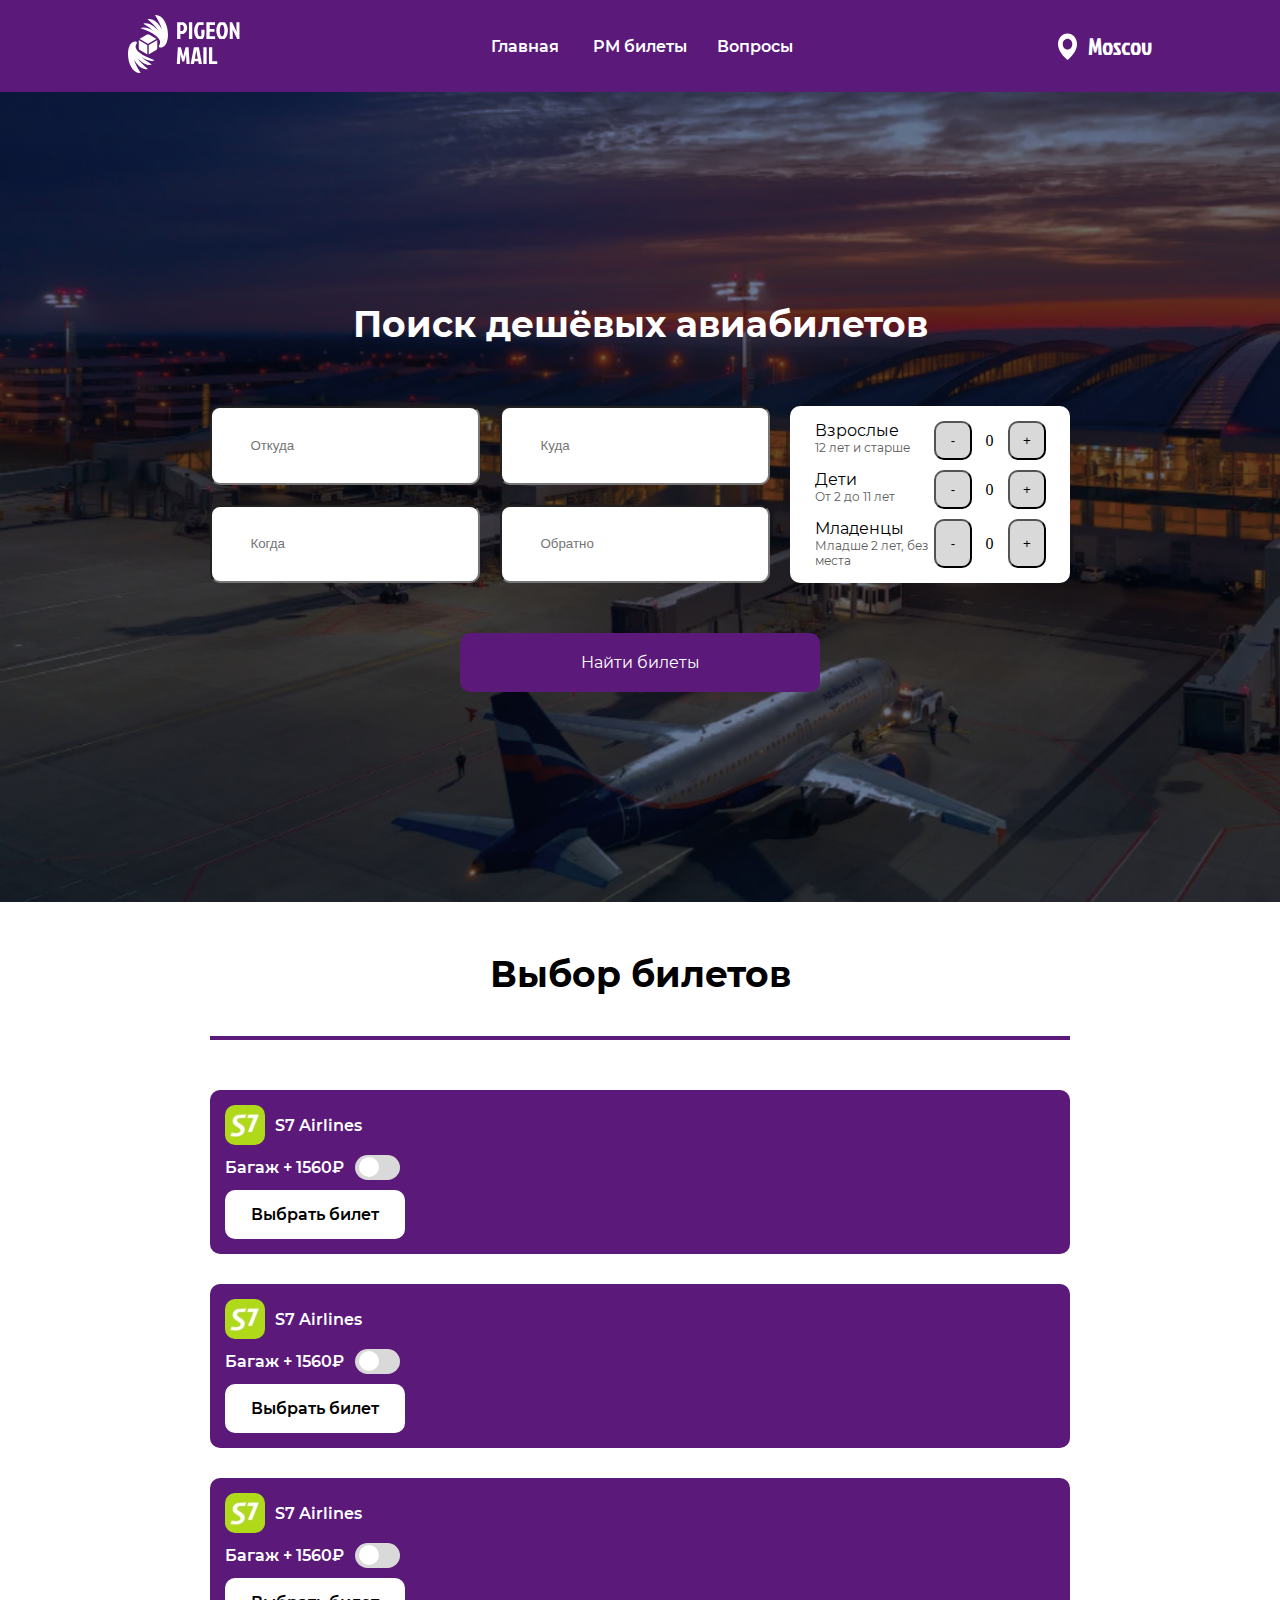
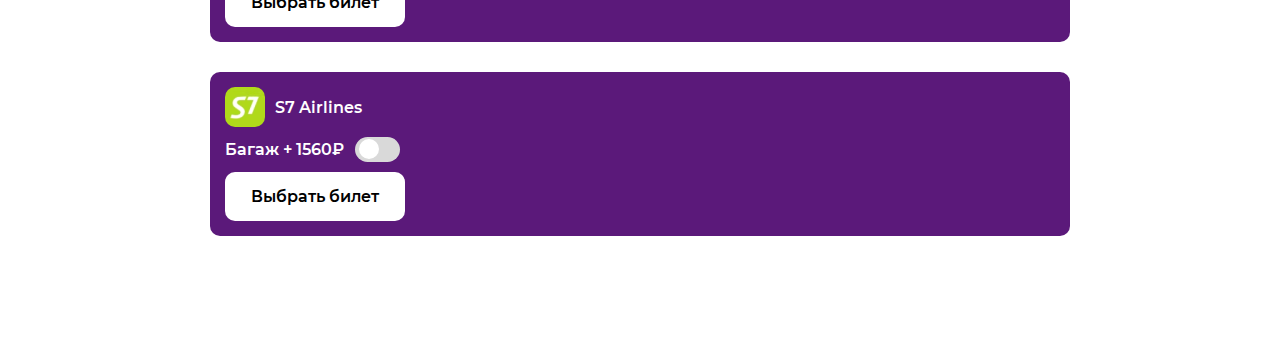
==== bilet.html @ 58d5df12 "Add files via upload" ====
<!DOCTYPE html>
<html lang="en">
<head>
    <meta charset="UTF-8">
    <meta name="viewport" content="width=device-width, initial-scale=1.0">
    <title>Document</title>
    <link rel="stylesheet" href="css/bilet.css">
</head>
<body>
    <header>
        <a href="index.html">
            <svg width="123" height="58" viewBox="0 0 123 58" fill="none" xmlns="http://www.w3.org/2000/svg">
                <g clip-path="url(#clip0_1_14)">
                    <path d="M52.392 10.08V16.08H54.528C55.408 15.36 55.848 14.304 55.848 12.912C55.848 12.32 55.728 11.76 55.488 11.232C55.264 10.704 54.992 10.32 54.672 10.08H52.392ZM49.152 24V7.2H55.656C56.744 7.68 57.6 8.416 58.224 9.408C58.864 10.4 59.184 11.56 59.184 12.888C59.184 14.2 58.856 15.416 58.2 16.536C57.544 17.656 56.576 18.448 55.296 18.912H52.392V24H49.152ZM60.9411 24V7.2H64.2291V24H60.9411ZM74.5106 24H69.4226C68.2706 22.944 67.4306 21.688 66.9026 20.232C66.3746 18.776 66.1106 17.256 66.1106 15.672C66.1106 14.072 66.4306 12.496 67.0706 10.944C67.7106 9.392 68.6066 8.144 69.7586 7.2H75.5906V10.08H71.1266C70.7106 10.56 70.3506 11.32 70.0466 12.36C69.7426 13.384 69.5906 14.48 69.5906 15.648C69.5906 16.8 69.7266 17.904 69.9986 18.96C70.2866 20 70.6386 20.752 71.0546 21.216H73.3586V14.688H76.5266V18.72C76.5266 20.928 75.8546 22.688 74.5106 24ZM78.402 24V7.2H87.018V10.08H81.69V14.088H86.442V16.872H81.69V21.216H87.114V24H78.402ZM96.5619 7.2C97.6819 8.112 98.5139 9.336 99.0579 10.872C99.6019 12.408 99.8739 13.992 99.8739 15.624C99.8739 17.24 99.6099 18.776 99.0819 20.232C98.5539 21.688 97.7139 22.944 96.5619 24H91.6179C90.4659 22.944 89.6259 21.688 89.0979 20.232C88.5699 18.776 88.3059 17.24 88.3059 15.624C88.3059 13.992 88.5779 12.408 89.1219 10.872C89.6659 9.336 90.4979 8.112 91.6179 7.2H96.5619ZM93.2259 21.216H94.9539C95.3539 20.752 95.6899 20 95.9619 18.96C96.2499 17.904 96.3939 16.792 96.3939 15.624C96.3939 14.456 96.2579 13.36 95.9859 12.336C95.7139 11.296 95.3779 10.544 94.9779 10.08H93.2259C92.8259 10.544 92.4819 11.296 92.1939 12.336C91.9219 13.36 91.7859 14.456 91.7859 15.624C91.7859 16.792 91.9219 17.904 92.1939 18.96C92.4819 20 92.8259 20.752 93.2259 21.216ZM109.234 24L104.746 14.712L104.626 14.76L104.77 17.592V24H101.746V7.2H104.17L108.586 16.848L108.706 16.8L108.442 13.848V7.2H111.466V24H109.234ZM55.272 41.32H55.176H55.272L56.544 36.064L57.576 32.2H60.576L61.656 49H58.512L58.056 39.832H57.936L56.208 46.6H54.24L52.512 39.832H52.392L51.936 49H48.792L49.872 32.2H52.872L53.904 36.064L55.176 41.32H55.272ZM70.7415 49L70.2375 46.336H66.4455L65.9415 49H62.6775L65.9175 32.2H70.8855L73.9575 49H70.7415ZM68.2935 35.32L67.3575 40.912L66.8295 43.768H69.8295L69.2775 40.912L68.3415 35.32H68.2935ZM75.3551 49V32.2H78.6431V49H75.3551ZM80.9567 49V32.2H84.2447V46.216H89.2367V49H80.9567Z" fill="white"/>
                    <path fill-rule="evenodd" clip-rule="evenodd" d="M37.7226 29.4676C36.4864 31.4005 34.1565 32.6293 32.532 32.6214C32.0768 32.6191 31.6751 32.5209 31.3704 32.3128C30.4816 31.7057 30.8404 30.9567 31.3131 29.97C31.5283 29.5209 31.7671 29.0226 31.9225 28.4659C31.9235 28.4623 31.9253 28.4591 31.9262 28.4554C31.9286 28.4475 31.9314 28.4399 31.9339 28.4319C32.1842 27.5832 32.1537 26.7054 31.8765 25.843C31.3213 24.1183 29.8635 22.4268 27.8624 20.8221C24.0971 17.8028 18.3704 15.0748 12.5197 13.3116C15.6061 11.3376 21.4267 13.3426 26.2906 16.4706C22.9483 13.481 19.0439 10.8918 15.3951 8.66729C20.0153 6.96411 26.1927 10.8702 30.4885 15.8221C27.5461 11.3805 23.3712 7.44076 19.4433 4.078C25.0271 2.7898 30.6695 8.06896 33.9006 14.1354C32.3155 9.0503 29.6414 4.23934 26.9421 0.0140762C38.8982 -0.632366 43.0346 21.1627 37.7226 29.4676ZM28.2394 24.0474C28.2662 24.0318 28.2885 24.0094 28.304 23.9825C28.3195 23.9556 28.3276 23.9251 28.3276 23.8941C28.3276 23.8631 28.3195 23.8326 28.304 23.8057C28.2885 23.7788 28.2662 23.7564 28.2394 23.7408L21.4489 19.8036C21.0145 19.5522 20.5212 19.4199 20.019 19.4199C19.5168 19.4199 19.0235 19.5522 18.589 19.8036L11.7999 23.7408C11.773 23.7564 11.7508 23.7788 11.7353 23.8057C11.7198 23.8326 11.7117 23.8631 11.7117 23.8941C11.7117 23.9251 11.7198 23.9556 11.7353 23.9825C11.7508 24.0094 11.773 24.0318 11.7999 24.0474L19.9303 28.8205C19.9576 28.8366 19.9888 28.8451 20.0205 28.8451C20.0523 28.8451 20.0834 28.8366 20.1108 28.8205L28.2394 24.0474ZM11.0388 25.2546C11.0116 25.239 10.9809 25.2308 10.9496 25.2309C10.9183 25.2309 10.8875 25.2392 10.8604 25.2549C10.8334 25.2706 10.8109 25.2932 10.7954 25.3204C10.7799 25.3475 10.7718 25.3782 10.772 25.4095V33.1247C10.7727 33.4965 10.8709 33.8616 11.0568 34.1838C11.2428 34.506 11.51 34.774 11.8319 34.9611L19.0411 39.275C19.0681 39.2906 19.0988 39.2988 19.13 39.2988C19.1612 39.2988 19.1918 39.2906 19.2189 39.2751C19.2459 39.2595 19.2684 39.2371 19.284 39.2102C19.2996 39.1832 19.3078 39.1526 19.3079 39.1215V30.1702C19.3078 30.1391 19.2996 30.1085 19.284 30.0816C19.2684 30.0546 19.246 30.0323 19.219 30.0167L11.0388 25.2546ZM20.7305 30.2013V39.1193C20.7305 39.1504 20.7388 39.181 20.7544 39.208C20.77 39.2349 20.7925 39.2573 20.8195 39.2728C20.8465 39.2884 20.8772 39.2966 20.9084 39.2966C20.9396 39.2966 20.9702 39.2884 20.9973 39.2728L28.206 34.9589C28.5277 34.772 28.7948 34.5044 28.9808 34.1826C29.1668 33.8609 29.2653 33.4961 29.2664 33.1247V25.4095C29.2662 25.3784 29.258 25.3479 29.2423 25.321C29.2266 25.2941 29.2042 25.2718 29.1772 25.2563C29.1502 25.2408 29.1195 25.2326 29.0884 25.2326C29.0572 25.2327 29.0266 25.2409 28.9996 25.2564L20.8194 30.0482C20.7925 30.0637 20.7701 30.086 20.7545 30.1129C20.7389 30.1397 20.7306 30.1702 20.7305 30.2013ZM7.23284 26.466C5.65947 26.4584 3.40291 27.6462 2.20572 29.5147C-2.93903 37.5428 1.0671 58.6113 12.6466 57.9864C10.0324 53.902 7.44243 49.2514 5.90732 44.3358C9.03659 50.2 14.5013 55.3032 19.9092 54.0579C16.1051 50.8073 12.0617 46.9988 9.21196 42.7053C13.3724 47.4921 19.3553 51.268 23.8299 49.6216C20.2961 47.4713 16.5147 44.9684 13.2776 42.0784C17.9883 45.1022 23.6256 47.0403 26.6147 45.1321C20.9484 43.4277 15.4021 40.7906 11.7553 37.872C9.81721 36.3208 8.40532 34.6856 7.86767 33.0184C7.59915 32.1848 7.56968 31.3362 7.81207 30.5158C7.81444 30.5081 7.81717 30.5007 7.81955 30.4931C7.82 30.4912 7.82072 30.4894 7.82143 30.4876C7.82206 30.4861 7.82268 30.4846 7.82312 30.4829C7.97364 29.9449 8.20488 29.4631 8.41327 29.029C8.87109 28.0752 9.21863 27.3512 8.35779 26.7643C8.06265 26.5631 7.67364 26.4682 7.23284 26.466Z" fill="white"/>
                </g>
                <defs>
                    <clipPath id="clip0_1_14">
                        <rect width="123" height="58" fill="white"/>
                    </clipPath>
                </defs>
            </svg>
        </a>
        <div class="kategori">
            <a href="index.html">Главная</a>
            <a href="bilet.html">PM билеты</a>
            <a href="">Вопросы</a>
        </div>
        <div class="nav">
            <svg width="20" height="27" viewBox="0 0 20 27" fill="none" xmlns="http://www.w3.org/2000/svg">
                <path d="M9.52378 0.58252C4.27259 0.58252 -2.51124e-05 5.3156 -2.51124e-05 11.1261C-0.0345489 19.6256 9.16188 26.6732 9.52378 26.958C9.52378 26.958 19.0821 19.6256 19.0476 11.1327C19.0476 5.3156 14.775 0.58252 9.52378 0.58252ZM9.52378 16.4078C6.89283 16.4078 4.76188 14.0472 4.76188 11.1327C4.76188 8.21823 6.89283 5.85762 9.52378 5.85762C12.1547 5.85762 14.2857 8.21823 14.2857 11.1327C14.2857 14.0472 12.1547 16.4078 9.52378 16.4078Z" fill="white"/>
            </svg>
            <p>Moscov</p>
        </div>
    </header>
    <section class="forma">
        <h1>Поиск дешёвых авиабилетов</h1>
        <div class="form">
            <div class="formik">
                <input type="text" placeholder="Откуда">
                <input type="text" placeholder="Куда">
                <input type="text" placeholder="Когда">
                <input type="text" placeholder="Обратно">
            </div>
            <main>
                <footer>
                    <div class="opisanie">
                        <h3>Взрослые</h3>
                        <p>12 лет и старше</p>
                    </div>
                    <div class="kolvo">
                        <button class="left1">-</button>
                        <p>0</p>
                        <button class="right1">+</button>
                    </div>
                </footer>
                <footer>
                    <div class="opisanie">
                        <h3>Дети</h3>
                        <p>От 2 до 11 лет</p>
                    </div>
                    <div class="kolvo">
                        <button class="left2">-</button>
                        <p>0</p>
                        <button class="right2">+</button>
                    </div>
                </footer>
                <footer>
                    <div class="opisanie">
                        <h3>Младенцы</h3>
                        <p>Младше 2 лет, без места</p>
                    </div>
                    <div class="kolvo">
                        <button class="left3">-</button>
                        <p class="number">0</p>
                        <button class="right3">+</button>
                    </div>
                </footer>
            </main>
        </div>
        <footer>
            <a href="">Найти билеты</a>
        </footer>
    </section>
    <section class="bilet">
        <h1>Выбор билетов</h1>
        <hr>
        <main>
            <footer>
                <div class="avia">
                    <div class="left">
                        <div class="ikonka">
                            <img src="img/airlines.png" alt="">
                            <p>S7 Airlines</p>
                        </div>
                        <div class="bagaj">
                            <p>Багаж + <span>1560</span>₽</p>
                            <label class="switch">
                                <input type="checkbox">
                                <span class="slider round"></span>
                            </label>
                        </div>
                        <div class="vubrat">
                            <a href="">Выбрать билет</a>
                        </div>
                    </div>
                    <div class="rignt"></div>
                </div>
                <div class="avia">
                    <div class="left">
                        <div class="ikonka">
                            <img src="img/airlines.png" alt="">
                            <p>S7 Airlines</p>
                        </div>
                        <div class="bagaj">
                            <p>Багаж + <span>1560</span>₽</p>
                            <label class="switch">
                                <input type="checkbox">
                                <span class="slider round"></span>
                            </label>
                        </div>
                        <div class="vubrat">
                            <a href="">Выбрать билет</a>
                        </div>
                    </div>
                    <div class="rignt"></div>
                </div>
                <div class="avia">
                    <div class="left">
                        <div class="ikonka">
                            <img src="img/airlines.png" alt="">
                            <p>S7 Airlines</p>
                        </div>
                        <div class="bagaj">
                            <p>Багаж + <span>1560</span>₽</p>
                            <label class="switch">
                                <input type="checkbox">
                                <span class="slider round"></span>
                            </label>
                        </div>
                        <div class="vubrat">
                            <a href="">Выбрать билет</a>
                        </div>
                    </div>
                    <div class="rignt"></div>
                </div>
                <div class="avia">
                    <div class="left">
                        <div class="ikonka">
                            <img src="img/airlines.png" alt="">
                            <p>S7 Airlines</p>
                        </div>
                        <div class="bagaj">
                            <p>Багаж + <span>1560</span>₽</p>
                            <label class="switch">
                                <input type="checkbox">
                                <span class="slider round"></span>
                            </label>
                        </div>
                        <div class="vubrat">
                            <a href="">Выбрать билет</a>
                        </div>
                    </div>
                    <div class="rignt"></div>
                </div>
            </footer>
        </main>
    </section>
    <script src="js/app.js"></script>
</body>
</html>
---- css/bilet.css ----
:root {
    --color-white: #fff;
    --color-black: #000;
    --color-purple: #5B197A;
    --color-lite-gray: #D9D9D9;
    --color-nav-links: #5C5C5C;
    --color-lime: #B0D91A;
}

@font-face {
    font-family: "Jockey one";
    src: url(/fonts/JockeyOne-Regular.ttf);
    font-weight: 400;
}

@font-face {
    font-family: "Montserrat";
    src: url(/fonts/Montserrat-SemiBold.ttf);
    font-weight: 400;
}

@font-face {
    font-family: "Montserrat";
    src: url(/fonts/Montserrat-Bold.ttf);
    font-weight: bold;
}

@font-face {
    font-family: "Montserrat";
    src: url(/fonts/Montserrat-Regular.ttf);
    font-weight: 900;
}

* {
    padding: 0;
    margin: 0;
    box-sizing: border-box;
}

header {
    display: grid;
    grid-template-columns: repeat(3, 1fr);
    background-color: var(--color-purple);
    color: var(--color-white);
    padding: 15px 10vw;
}

header .nav {
    display: grid;
    grid-template-columns: 20px 64px;
    column-gap: 10px;
    align-items: center;
    justify-content: end;
}

header .kategori {
    display: grid;
    grid-template-columns: repeat(3, 9vw);
    align-items: center;
    justify-content: center;
}

header .kategori a {
    display: grid;
    justify-content: center;
    color: var(--color-white);
    text-decoration: none;
    font-family: Montserrat;
}

header .nav p {
    font-family: Jockey one;
    font-size: 24px;
}

section.forma {
    background-image: url(/img/аэропорт.png);
    background-repeat: no-repeat;
    background-size: cover;
    padding: 210px 210px;
}

section.forma h1 {
    color: var(--color-white);
    font-family: Montserrat;
    font-weight: bold;
    font-size: 36px;
    display: flex;
    justify-content: center;
    padding-bottom: 60px;
}

section.forma .form {
    display: grid;
    grid-template-columns: 2fr 1fr;
    column-gap: 20px;
    padding-bottom: 50px;
}

section.forma .form .formik {
    display: grid;
    grid-template-columns: 1fr 1fr;
    column-gap: 20px;
    row-gap: 20px;
}

section.forma .form .formik input {
    padding: 20px 3vw;
    border-radius: 10px;
}

section.forma .form main {
    background-color: var(--color-white);
    color: var(--color-black);
    padding: 15px 25px;
    display: grid;
    row-gap: 10px;
    border-radius: 10px;
}

section.forma .form main footer {
    display: grid;
    grid-template-columns: 1fr 8vw;
}

section.forma .form main footer .kolvo button {
    padding: 10px 17px;
    border-radius: 10px;
    display: flex;
    justify-content: center;
    align-items: center;
    background-color: var(--color-lite-gray);
    color: var(--color-black);
}

section.forma .form main footer .kolvo .left {
    background-color: var(--color-lite-gray);
}

section.forma .form main footer .kolvo .right {
    background-color: var(--color-white);
}

section.forma .form main footer .kolvo {
    display: grid;
    grid-template-columns: repeat(3, 37px);
    justify-content: end;
}

section.forma .form main footer .kolvo p {
    display: flex;
    justify-content: center;
    align-items: center;
}

section.forma .form main footer .opisanie h3 {
    font-family: Montserrat;
    font-weight: 900;
    font-size: 16px;
}

section.forma .form main footer .opisanie p {
    font-family: Montserrat;
    font-weight: 900;
    font-size: 12px;
    color: var(--color-nav-links);
}

section.forma a {
    text-decoration: none;
    background-color: var(--color-purple);
    color: var(--color-white);
    padding: 20px 9.4vw;
    border-radius: 10px;
    display: flex;
    align-items: center;
    font-family: Montserrat;
    font-weight: 900;
    font-size: 16px;
}

section.forma footer {
    display: flex;
    justify-content: center;
}

section.bilet {
    padding: 50px 210px 120px 210px;
}

section.bilet h1 {
    font-family: Montserrat;
    font-weight: bold;
    font-size: 36px;
    display: grid;
    justify-content: center;
    padding-bottom: 40px;
}

section.bilet hr {
    height: 3px;
    border: 2px solid var(--color-purple);
}

section.bilet main {
    padding-top: 50px;
    display: grid;
    grid-template-columns: 1fr;
    
}

section.bilet main footer {
    display: grid;
    row-gap: 30px;
}

section.bilet main footer .avia {
    background-color: var(--color-purple);
    padding: 15px;
    border-radius: 10px;
    color: var(--color-white);
    display: grid;
    grid-template-columns: 180px 1fr;
}

section.bilet main footer .avia .left {
    display: grid;
    row-gap: 10px;
    font-family: Montserrat;
    font-weight: 400;
    font-size: 16px;
}

section.bilet main footer .avia .left .ikonka {
    display: grid;
    grid-template-columns: 40px 1fr;
    column-gap: 10px;
    align-items: center;
}

section.bilet main footer .avia .left .ikonka img {
    border-radius: 10px;
}

section.bilet main footer .avia .left .bagaj {
    display: grid;
    grid-template-columns: 130px 1fr;
    align-items: center;
}

section.bilet main footer .avia .left .vubrat {
    background-color: var(--color-white);
    border-radius: 10px;
    padding: 15px 10px;
    display: grid;
    justify-content: center;
}

section.bilet main footer .avia .left .vubrat a {
    text-decoration: none;
    color: var(--color-black);
}

.switch {
    position: relative;
    display: inline-block;
    width: 45px;
    height: 25px;
  }
  
.switch input {display:none;}

.slider {
    position: absolute;
    cursor: pointer;
    top: 0;
    left: 0;
    right: 0;
    bottom: 0;
    background-color: var(--color-lite-gray);
    -webkit-transition: .4s;
    transition: .4s;
}
  
.slider:before {
    position: absolute;
    content: "";
    height: 20px;
    width: 20px;
    left: 4px;
    bottom: 2.6px;
    background-color: var(--color-white);
    -webkit-transition: .4s;
    transition: .4s;
}

input:checked + .slider {
    background-color: var(--color-lime);
  }
  
input:focus + .slider {
    box-shadow: 0 0 1px var(--color-lime);
}
  
input:checked + .slider:before {
    -webkit-transform: translateX(26px);
    -ms-transform: translateX(26px);
    transform: translateX(17px);
}

.slider.round {
    border-radius: 34px;
}
  
.slider.round:before {
    border-radius: 50%;
}
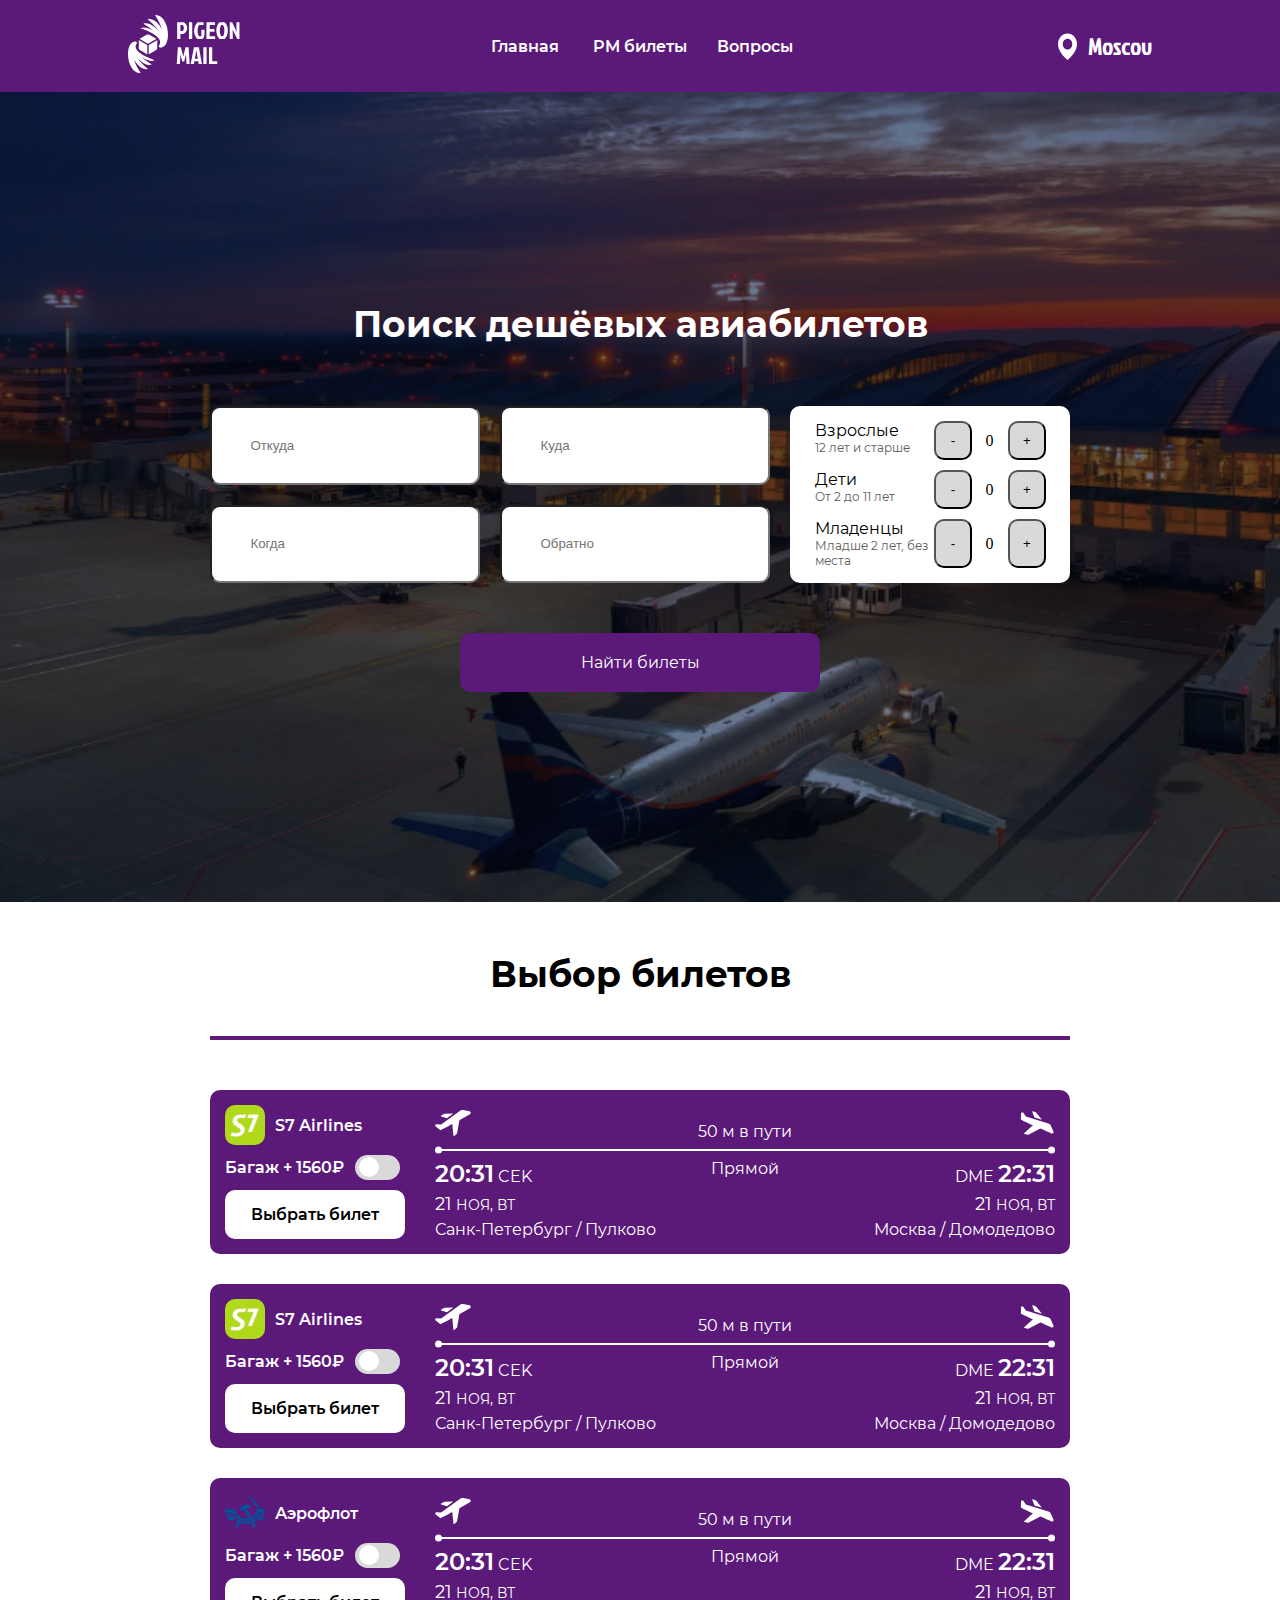
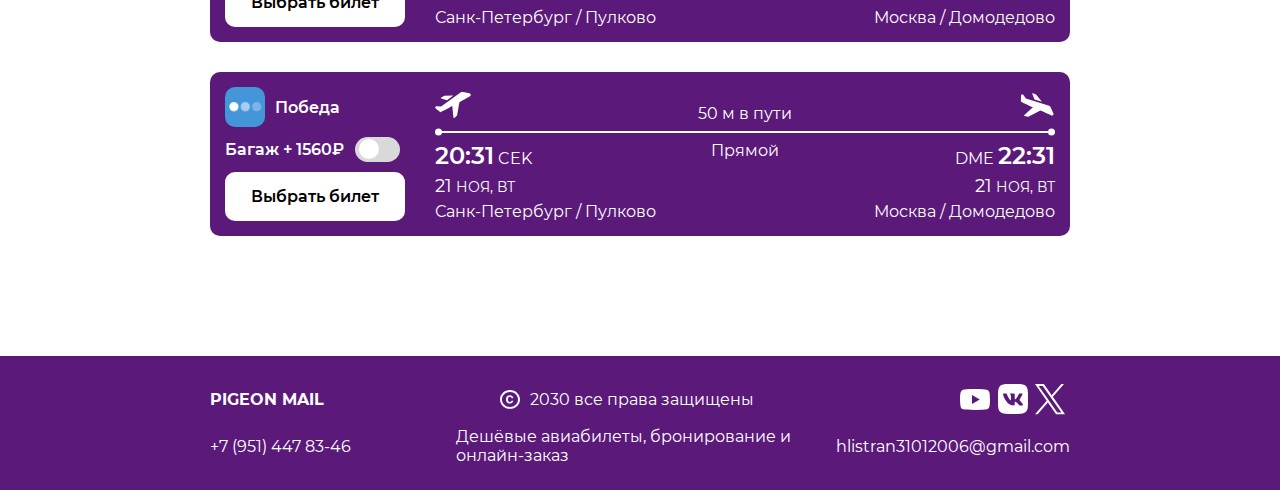
==== commit fc91718a: "Add files via upload" ====
--- a/bilet.html
+++ b/bilet.html
@@ -104,7 +104,71 @@
                             <a href="">Выбрать билет</a>
                         </div>
                     </div>
-                    <div class="rignt"></div>
+                    <div class="right">
+                        <div class="air">
+                            <svg width="36" height="36" viewBox="0 0 36 36" fill="none" xmlns="http://www.w3.org/2000/svg">
+                                <g clip-path="url(#clip0_120_78)">
+                                <path d="M6.25003 11.4999L12 13.1599L18.32 8.56995L9.25003 8.82995C9.16122 8.8348 9.07515 8.86234 9.00003 8.90995L6.13003 10.5599C6.04075 10.6094 5.96837 10.6845 5.92224 10.7756C5.87612 10.8666 5.85837 10.9694 5.87129 11.0706C5.88422 11.1719 5.92722 11.2669 5.99474 11.3434C6.06226 11.42 6.15119 11.4745 6.25003 11.4999Z" fill="white"/>
+                                <path d="M34.5198 6.35999L28.2198 4.99999C27.69 4.88496 27.1416 4.88526 26.6119 5.00087C26.0822 5.11647 25.5835 5.34467 25.1498 5.66999L6.1198 19.5L1.5498 19.3C1.28803 19.2911 1.03009 19.3646 0.812378 19.5103C0.59467 19.6559 0.428203 19.8662 0.33648 20.1115C0.244757 20.3568 0.232414 20.6248 0.301194 20.8775C0.369973 21.1302 0.516399 21.355 0.719797 21.52L5.1698 25.05C5.24306 25.1091 5.33026 25.1484 5.42305 25.1642C5.51585 25.1799 5.61114 25.1716 5.6998 25.14C6.9698 24.65 11.6998 22.14 17.2898 19.07L18.4098 30.58C18.4193 30.6797 18.4558 30.7749 18.5155 30.8553C18.5751 30.9358 18.6556 30.9984 18.7482 31.0365C18.8408 31.0745 18.9421 31.0866 19.041 31.0714C19.14 31.0561 19.2329 31.0142 19.3098 30.95L21.8098 28.87C21.9467 28.7552 22.0387 28.5959 22.0698 28.42L24.4398 15.13C28.4398 12.91 32.2598 10.76 34.9498 9.23999C35.229 9.08808 35.4547 8.85404 35.5964 8.56957C35.7381 8.28509 35.7889 7.96394 35.742 7.64961C35.695 7.33528 35.5526 7.04298 35.334 6.8123C35.1154 6.58162 34.8312 6.42372 34.5198 6.35999Z" fill="white"/>
+                                </g>
+                                <defs>
+                                <clipPath id="clip0_120_78">
+                                <rect width="36" height="36" fill="white"/>
+                                </clipPath>
+                                </defs>
+                            </svg> 
+                            <div class="text1">
+                                <p><span>50</span> м в пути</p>
+                            </div>
+                            <div class="plane">
+                                <svg width="36" height="36" viewBox="10 5 36 36" fill="none" xmlns="http://www.w3.org/2000/svg">
+                                    <g clip-path="url(#clip0_120_74)">
+                                    <path d="M23.3279 11.9123L25.4626 17.5035L32.9318 19.7885L27.2657 12.7014C27.2084 12.6334 27.1346 12.5812 27.0514 12.5499L24.0064 11.2508C23.9132 11.2093 23.8096 11.1967 23.7091 11.2146C23.6087 11.2326 23.5159 11.2802 23.4428 11.3515C23.3698 11.4227 23.3197 11.5143 23.2992 11.6143C23.2788 11.7142 23.2887 11.8181 23.3279 11.9123Z" fill="white"></path>
+                                    <path d="M44.4463 31.3964L41.741 25.5466C41.514 25.0542 41.1837 24.6164 40.7726 24.263C40.3615 23.9095 39.8791 23.6486 39.3583 23.498L16.8606 16.623L14.2701 12.8529C14.1196 12.6385 13.9057 12.4768 13.6584 12.3905C13.411 12.3043 13.1429 12.2979 12.8918 12.3723C12.6406 12.4467 12.4192 12.5981 12.2588 12.8051C12.0983 13.0121 12.007 13.2643 11.9976 13.5261L11.8565 19.2044C11.8534 19.2985 11.8745 19.3918 11.9177 19.4754C11.961 19.559 12.025 19.6301 12.1036 19.6819C13.2592 20.4012 18.1104 22.6682 23.9263 25.285L15.4081 33.1064C15.3342 33.174 15.2801 33.2604 15.2518 33.3565C15.2234 33.4525 15.2218 33.5545 15.2471 33.6514C15.2725 33.7482 15.3238 33.8364 15.3955 33.9062C15.4672 33.9761 15.5567 34.0251 15.6542 34.0478L18.8199 34.7926C18.9939 34.8329 19.1766 34.8105 19.3358 34.7295L31.3759 28.6241C35.5562 30.4826 39.5722 32.2395 42.405 33.4731C42.6943 33.6046 43.017 33.644 43.3295 33.586C43.642 33.528 43.929 33.3753 44.1518 33.1486C44.3746 32.922 44.5224 32.6323 44.575 32.3189C44.6277 32.0055 44.5827 31.6835 44.4463 31.3964Z" fill="white"></path>
+                                    </g>
+                                    <defs>
+                                    <clipPath id="clip0_120_74">
+                                    <rect width="36" height="36" fill="white" transform="translate(28.751) rotate(53)"></rect>
+                                    </clipPath>
+                                    </defs>
+                                </svg>
+                            </div>     
+                        </div>
+                        <div class="linia">
+                            <svg width="7" height="8" viewBox="0 0 7 7" fill="none">
+                                <circle cx="3.5" cy="3.5" r="3.5" fill="#fff"/>
+                            </svg>                                
+                            <hr>
+                            <svg width="7" height="8" viewBox="0 0 7 7" fill="none">
+                                <circle cx="3.5" cy="3.5" r="3.5" fill="#fff"/>
+                            </svg>       
+                        </div>
+                        <article class="time">
+                            <div class="text2">
+                                <p><span>20:31</span> CEK</p>
+                            </div>
+                            <div class="text3"><p>Прямой</p></div>
+                            <div class="text4">
+                                <p>DME <span>22:31</span></p>
+                            </div>
+                        </article>
+                        <article class="data">
+                            <div class="start">
+                                <p><span>21</span> НОЯ, ВТ</p>
+                            </div>
+                            <div class="end">
+                                <p><span>21</span> НОЯ, ВТ</p>
+                            </div>
+                        </article>
+                        <article class="city">
+                            <div class="start">
+                                <p>Санк-Петербург / Пулково</p>
+                            </div>
+                            <div class="end">
+                                <p>Москва / Домодедово</p>
+                        </article>
+                        </div>                                         
+                    </div>
                 </div>
                 <div class="avia">
                     <div class="left">
@@ -123,13 +187,76 @@
                             <a href="">Выбрать билет</a>
                         </div>
                     </div>
-                    <div class="rignt"></div>
+                    <div class="right">
+                        <div class="air">
+                            <svg width="36" height="36" viewBox="0 0 36 36" fill="none" xmlns="http://www.w3.org/2000/svg">
+                                <g clip-path="url(#clip0_120_78)">
+                                <path d="M6.25003 11.4999L12 13.1599L18.32 8.56995L9.25003 8.82995C9.16122 8.8348 9.07515 8.86234 9.00003 8.90995L6.13003 10.5599C6.04075 10.6094 5.96837 10.6845 5.92224 10.7756C5.87612 10.8666 5.85837 10.9694 5.87129 11.0706C5.88422 11.1719 5.92722 11.2669 5.99474 11.3434C6.06226 11.42 6.15119 11.4745 6.25003 11.4999Z" fill="white"/>
+                                <path d="M34.5198 6.35999L28.2198 4.99999C27.69 4.88496 27.1416 4.88526 26.6119 5.00087C26.0822 5.11647 25.5835 5.34467 25.1498 5.66999L6.1198 19.5L1.5498 19.3C1.28803 19.2911 1.03009 19.3646 0.812378 19.5103C0.59467 19.6559 0.428203 19.8662 0.33648 20.1115C0.244757 20.3568 0.232414 20.6248 0.301194 20.8775C0.369973 21.1302 0.516399 21.355 0.719797 21.52L5.1698 25.05C5.24306 25.1091 5.33026 25.1484 5.42305 25.1642C5.51585 25.1799 5.61114 25.1716 5.6998 25.14C6.9698 24.65 11.6998 22.14 17.2898 19.07L18.4098 30.58C18.4193 30.6797 18.4558 30.7749 18.5155 30.8553C18.5751 30.9358 18.6556 30.9984 18.7482 31.0365C18.8408 31.0745 18.9421 31.0866 19.041 31.0714C19.14 31.0561 19.2329 31.0142 19.3098 30.95L21.8098 28.87C21.9467 28.7552 22.0387 28.5959 22.0698 28.42L24.4398 15.13C28.4398 12.91 32.2598 10.76 34.9498 9.23999C35.229 9.08808 35.4547 8.85404 35.5964 8.56957C35.7381 8.28509 35.7889 7.96394 35.742 7.64961C35.695 7.33528 35.5526 7.04298 35.334 6.8123C35.1154 6.58162 34.8312 6.42372 34.5198 6.35999Z" fill="white"/>
+                                </g>
+                                <defs>
+                                <clipPath id="clip0_120_78">
+                                <rect width="36" height="36" fill="white"/>
+                                </clipPath>
+                                </defs>
+                            </svg> 
+                            <div class="text1">
+                                <p><span>50</span> м в пути</p>
+                            </div>
+                            <div class="plane">
+                                <svg width="36" height="36" viewBox="10 5 36 36" fill="none" xmlns="http://www.w3.org/2000/svg">
+                                    <g clip-path="url(#clip0_120_74)">
+                                    <path d="M23.3279 11.9123L25.4626 17.5035L32.9318 19.7885L27.2657 12.7014C27.2084 12.6334 27.1346 12.5812 27.0514 12.5499L24.0064 11.2508C23.9132 11.2093 23.8096 11.1967 23.7091 11.2146C23.6087 11.2326 23.5159 11.2802 23.4428 11.3515C23.3698 11.4227 23.3197 11.5143 23.2992 11.6143C23.2788 11.7142 23.2887 11.8181 23.3279 11.9123Z" fill="white"></path>
+                                    <path d="M44.4463 31.3964L41.741 25.5466C41.514 25.0542 41.1837 24.6164 40.7726 24.263C40.3615 23.9095 39.8791 23.6486 39.3583 23.498L16.8606 16.623L14.2701 12.8529C14.1196 12.6385 13.9057 12.4768 13.6584 12.3905C13.411 12.3043 13.1429 12.2979 12.8918 12.3723C12.6406 12.4467 12.4192 12.5981 12.2588 12.8051C12.0983 13.0121 12.007 13.2643 11.9976 13.5261L11.8565 19.2044C11.8534 19.2985 11.8745 19.3918 11.9177 19.4754C11.961 19.559 12.025 19.6301 12.1036 19.6819C13.2592 20.4012 18.1104 22.6682 23.9263 25.285L15.4081 33.1064C15.3342 33.174 15.2801 33.2604 15.2518 33.3565C15.2234 33.4525 15.2218 33.5545 15.2471 33.6514C15.2725 33.7482 15.3238 33.8364 15.3955 33.9062C15.4672 33.9761 15.5567 34.0251 15.6542 34.0478L18.8199 34.7926C18.9939 34.8329 19.1766 34.8105 19.3358 34.7295L31.3759 28.6241C35.5562 30.4826 39.5722 32.2395 42.405 33.4731C42.6943 33.6046 43.017 33.644 43.3295 33.586C43.642 33.528 43.929 33.3753 44.1518 33.1486C44.3746 32.922 44.5224 32.6323 44.575 32.3189C44.6277 32.0055 44.5827 31.6835 44.4463 31.3964Z" fill="white"></path>
+                                    </g>
+                                    <defs>
+                                    <clipPath id="clip0_120_74">
+                                    <rect width="36" height="36" fill="white" transform="translate(28.751) rotate(53)"></rect>
+                                    </clipPath>
+                                    </defs>
+                                </svg>
+                            </div>     
+                        </div>
+                        <div class="linia">
+                            <svg width="7" height="8" viewBox="0 0 7 7" fill="none">
+                                <circle cx="3.5" cy="3.5" r="3.5" fill="#fff"/>
+                            </svg>                                
+                            <hr>
+                            <svg width="7" height="8" viewBox="0 0 7 7" fill="none">
+                                <circle cx="3.5" cy="3.5" r="3.5" fill="#fff"/>
+                            </svg>       
+                        </div>
+                        <article class="time">
+                            <div class="text2">
+                                <p><span>20:31</span> CEK</p>
+                            </div>
+                            <div class="text3"><p>Прямой</p></div>
+                            <div class="text4">
+                                <p>DME <span>22:31</span></p>
+                            </div>
+                        </article>
+                        <article class="data">
+                            <div class="start">
+                                <p><span>21</span> НОЯ, ВТ</p>
+                            </div>
+                            <div class="end">
+                                <p><span>21</span> НОЯ, ВТ</p>
+                            </div>
+                        </article>
+                        <article class="city">
+                            <div class="start">
+                                <p>Санк-Петербург / Пулково</p>
+                            </div>
+                            <div class="end">
+                                <p>Москва / Домодедово</p>
+                        </article>
+                        </div> 
                 </div>
                 <div class="avia">
                     <div class="left">
                         <div class="ikonka">
-                            <img src="img/airlines.png" alt="">
-                            <p>S7 Airlines</p>
+                            <img src="img/аэрофлот.png" alt="">
+                            <p>Аэрофлот</p>
                         </div>
                         <div class="bagaj">
                             <p>Багаж + <span>1560</span>₽</p>
@@ -142,13 +269,76 @@
                             <a href="">Выбрать билет</a>
                         </div>
                     </div>
-                    <div class="rignt"></div>
+                    <div class="right">
+                        <div class="air">
+                            <svg width="36" height="36" viewBox="0 0 36 36" fill="none" xmlns="http://www.w3.org/2000/svg">
+                                <g clip-path="url(#clip0_120_78)">
+                                <path d="M6.25003 11.4999L12 13.1599L18.32 8.56995L9.25003 8.82995C9.16122 8.8348 9.07515 8.86234 9.00003 8.90995L6.13003 10.5599C6.04075 10.6094 5.96837 10.6845 5.92224 10.7756C5.87612 10.8666 5.85837 10.9694 5.87129 11.0706C5.88422 11.1719 5.92722 11.2669 5.99474 11.3434C6.06226 11.42 6.15119 11.4745 6.25003 11.4999Z" fill="white"/>
+                                <path d="M34.5198 6.35999L28.2198 4.99999C27.69 4.88496 27.1416 4.88526 26.6119 5.00087C26.0822 5.11647 25.5835 5.34467 25.1498 5.66999L6.1198 19.5L1.5498 19.3C1.28803 19.2911 1.03009 19.3646 0.812378 19.5103C0.59467 19.6559 0.428203 19.8662 0.33648 20.1115C0.244757 20.3568 0.232414 20.6248 0.301194 20.8775C0.369973 21.1302 0.516399 21.355 0.719797 21.52L5.1698 25.05C5.24306 25.1091 5.33026 25.1484 5.42305 25.1642C5.51585 25.1799 5.61114 25.1716 5.6998 25.14C6.9698 24.65 11.6998 22.14 17.2898 19.07L18.4098 30.58C18.4193 30.6797 18.4558 30.7749 18.5155 30.8553C18.5751 30.9358 18.6556 30.9984 18.7482 31.0365C18.8408 31.0745 18.9421 31.0866 19.041 31.0714C19.14 31.0561 19.2329 31.0142 19.3098 30.95L21.8098 28.87C21.9467 28.7552 22.0387 28.5959 22.0698 28.42L24.4398 15.13C28.4398 12.91 32.2598 10.76 34.9498 9.23999C35.229 9.08808 35.4547 8.85404 35.5964 8.56957C35.7381 8.28509 35.7889 7.96394 35.742 7.64961C35.695 7.33528 35.5526 7.04298 35.334 6.8123C35.1154 6.58162 34.8312 6.42372 34.5198 6.35999Z" fill="white"/>
+                                </g>
+                                <defs>
+                                <clipPath id="clip0_120_78">
+                                <rect width="36" height="36" fill="white"/>
+                                </clipPath>
+                                </defs>
+                            </svg> 
+                            <div class="text1">
+                                <p><span>50</span> м в пути</p>
+                            </div>
+                            <div class="plane">
+                                <svg width="36" height="36" viewBox="10 5 36 36" fill="none" xmlns="http://www.w3.org/2000/svg">
+                                    <g clip-path="url(#clip0_120_74)">
+                                    <path d="M23.3279 11.9123L25.4626 17.5035L32.9318 19.7885L27.2657 12.7014C27.2084 12.6334 27.1346 12.5812 27.0514 12.5499L24.0064 11.2508C23.9132 11.2093 23.8096 11.1967 23.7091 11.2146C23.6087 11.2326 23.5159 11.2802 23.4428 11.3515C23.3698 11.4227 23.3197 11.5143 23.2992 11.6143C23.2788 11.7142 23.2887 11.8181 23.3279 11.9123Z" fill="white"></path>
+                                    <path d="M44.4463 31.3964L41.741 25.5466C41.514 25.0542 41.1837 24.6164 40.7726 24.263C40.3615 23.9095 39.8791 23.6486 39.3583 23.498L16.8606 16.623L14.2701 12.8529C14.1196 12.6385 13.9057 12.4768 13.6584 12.3905C13.411 12.3043 13.1429 12.2979 12.8918 12.3723C12.6406 12.4467 12.4192 12.5981 12.2588 12.8051C12.0983 13.0121 12.007 13.2643 11.9976 13.5261L11.8565 19.2044C11.8534 19.2985 11.8745 19.3918 11.9177 19.4754C11.961 19.559 12.025 19.6301 12.1036 19.6819C13.2592 20.4012 18.1104 22.6682 23.9263 25.285L15.4081 33.1064C15.3342 33.174 15.2801 33.2604 15.2518 33.3565C15.2234 33.4525 15.2218 33.5545 15.2471 33.6514C15.2725 33.7482 15.3238 33.8364 15.3955 33.9062C15.4672 33.9761 15.5567 34.0251 15.6542 34.0478L18.8199 34.7926C18.9939 34.8329 19.1766 34.8105 19.3358 34.7295L31.3759 28.6241C35.5562 30.4826 39.5722 32.2395 42.405 33.4731C42.6943 33.6046 43.017 33.644 43.3295 33.586C43.642 33.528 43.929 33.3753 44.1518 33.1486C44.3746 32.922 44.5224 32.6323 44.575 32.3189C44.6277 32.0055 44.5827 31.6835 44.4463 31.3964Z" fill="white"></path>
+                                    </g>
+                                    <defs>
+                                    <clipPath id="clip0_120_74">
+                                    <rect width="36" height="36" fill="white" transform="translate(28.751) rotate(53)"></rect>
+                                    </clipPath>
+                                    </defs>
+                                </svg>
+                            </div>     
+                        </div>
+                        <div class="linia">
+                            <svg width="7" height="8" viewBox="0 0 7 7" fill="none">
+                                <circle cx="3.5" cy="3.5" r="3.5" fill="#fff"/>
+                            </svg>                                
+                            <hr>
+                            <svg width="7" height="8" viewBox="0 0 7 7" fill="none">
+                                <circle cx="3.5" cy="3.5" r="3.5" fill="#fff"/>
+                            </svg>       
+                        </div>
+                        <article class="time">
+                            <div class="text2">
+                                <p><span>20:31</span> CEK</p>
+                            </div>
+                            <div class="text3"><p>Прямой</p></div>
+                            <div class="text4">
+                                <p>DME <span>22:31</span></p>
+                            </div>
+                        </article>
+                        <article class="data">
+                            <div class="start">
+                                <p><span>21</span> НОЯ, ВТ</p>
+                            </div>
+                            <div class="end">
+                                <p><span>21</span> НОЯ, ВТ</p>
+                            </div>
+                        </article>
+                        <article class="city">
+                            <div class="start">
+                                <p>Санк-Петербург / Пулково</p>
+                            </div>
+                            <div class="end">
+                                <p>Москва / Домодедово</p>
+                        </article>
+                        </div> 
                 </div>
                 <div class="avia">
                     <div class="left">
                         <div class="ikonka">
-                            <img src="img/airlines.png" alt="">
-                            <p>S7 Airlines</p>
+                            <img src="img/победа.png" alt="">
+                            <p>Победа</p>
                         </div>
                         <div class="bagaj">
                             <p>Багаж + <span>1560</span>₽</p>
@@ -161,11 +351,98 @@
                             <a href="">Выбрать билет</a>
                         </div>
                     </div>
-                    <div class="rignt"></div>
+                    <div class="right">
+                        <div class="air">
+                            <svg width="36" height="36" viewBox="0 0 36 36" fill="none" xmlns="http://www.w3.org/2000/svg">
+                                <g clip-path="url(#clip0_120_78)">
+                                <path d="M6.25003 11.4999L12 13.1599L18.32 8.56995L9.25003 8.82995C9.16122 8.8348 9.07515 8.86234 9.00003 8.90995L6.13003 10.5599C6.04075 10.6094 5.96837 10.6845 5.92224 10.7756C5.87612 10.8666 5.85837 10.9694 5.87129 11.0706C5.88422 11.1719 5.92722 11.2669 5.99474 11.3434C6.06226 11.42 6.15119 11.4745 6.25003 11.4999Z" fill="white"/>
+                                <path d="M34.5198 6.35999L28.2198 4.99999C27.69 4.88496 27.1416 4.88526 26.6119 5.00087C26.0822 5.11647 25.5835 5.34467 25.1498 5.66999L6.1198 19.5L1.5498 19.3C1.28803 19.2911 1.03009 19.3646 0.812378 19.5103C0.59467 19.6559 0.428203 19.8662 0.33648 20.1115C0.244757 20.3568 0.232414 20.6248 0.301194 20.8775C0.369973 21.1302 0.516399 21.355 0.719797 21.52L5.1698 25.05C5.24306 25.1091 5.33026 25.1484 5.42305 25.1642C5.51585 25.1799 5.61114 25.1716 5.6998 25.14C6.9698 24.65 11.6998 22.14 17.2898 19.07L18.4098 30.58C18.4193 30.6797 18.4558 30.7749 18.5155 30.8553C18.5751 30.9358 18.6556 30.9984 18.7482 31.0365C18.8408 31.0745 18.9421 31.0866 19.041 31.0714C19.14 31.0561 19.2329 31.0142 19.3098 30.95L21.8098 28.87C21.9467 28.7552 22.0387 28.5959 22.0698 28.42L24.4398 15.13C28.4398 12.91 32.2598 10.76 34.9498 9.23999C35.229 9.08808 35.4547 8.85404 35.5964 8.56957C35.7381 8.28509 35.7889 7.96394 35.742 7.64961C35.695 7.33528 35.5526 7.04298 35.334 6.8123C35.1154 6.58162 34.8312 6.42372 34.5198 6.35999Z" fill="white"/>
+                                </g>
+                                <defs>
+                                <clipPath id="clip0_120_78">
+                                <rect width="36" height="36" fill="white"/>
+                                </clipPath>
+                                </defs>
+                            </svg> 
+                            <div class="text1">
+                                <p><span>50</span> м в пути</p>
+                            </div>
+                            <div class="plane">
+                                <svg width="36" height="36" viewBox="10 5 36 36" fill="none" xmlns="http://www.w3.org/2000/svg">
+                                    <g clip-path="url(#clip0_120_74)">
+                                    <path d="M23.3279 11.9123L25.4626 17.5035L32.9318 19.7885L27.2657 12.7014C27.2084 12.6334 27.1346 12.5812 27.0514 12.5499L24.0064 11.2508C23.9132 11.2093 23.8096 11.1967 23.7091 11.2146C23.6087 11.2326 23.5159 11.2802 23.4428 11.3515C23.3698 11.4227 23.3197 11.5143 23.2992 11.6143C23.2788 11.7142 23.2887 11.8181 23.3279 11.9123Z" fill="white"></path>
+                                    <path d="M44.4463 31.3964L41.741 25.5466C41.514 25.0542 41.1837 24.6164 40.7726 24.263C40.3615 23.9095 39.8791 23.6486 39.3583 23.498L16.8606 16.623L14.2701 12.8529C14.1196 12.6385 13.9057 12.4768 13.6584 12.3905C13.411 12.3043 13.1429 12.2979 12.8918 12.3723C12.6406 12.4467 12.4192 12.5981 12.2588 12.8051C12.0983 13.0121 12.007 13.2643 11.9976 13.5261L11.8565 19.2044C11.8534 19.2985 11.8745 19.3918 11.9177 19.4754C11.961 19.559 12.025 19.6301 12.1036 19.6819C13.2592 20.4012 18.1104 22.6682 23.9263 25.285L15.4081 33.1064C15.3342 33.174 15.2801 33.2604 15.2518 33.3565C15.2234 33.4525 15.2218 33.5545 15.2471 33.6514C15.2725 33.7482 15.3238 33.8364 15.3955 33.9062C15.4672 33.9761 15.5567 34.0251 15.6542 34.0478L18.8199 34.7926C18.9939 34.8329 19.1766 34.8105 19.3358 34.7295L31.3759 28.6241C35.5562 30.4826 39.5722 32.2395 42.405 33.4731C42.6943 33.6046 43.017 33.644 43.3295 33.586C43.642 33.528 43.929 33.3753 44.1518 33.1486C44.3746 32.922 44.5224 32.6323 44.575 32.3189C44.6277 32.0055 44.5827 31.6835 44.4463 31.3964Z" fill="white"></path>
+                                    </g>
+                                    <defs>
+                                    <clipPath id="clip0_120_74">
+                                    <rect width="36" height="36" fill="white" transform="translate(28.751) rotate(53)"></rect>
+                                    </clipPath>
+                                    </defs>
+                                </svg>
+                            </div>     
+                        </div>
+                        <div class="linia">
+                            <svg width="7" height="8" viewBox="0 0 7 7" fill="none">
+                                <circle cx="3.5" cy="3.5" r="3.5" fill="#fff"/>
+                            </svg>                                
+                            <hr>
+                            <svg width="7" height="8" viewBox="0 0 7 7" fill="none">
+                                <circle cx="3.5" cy="3.5" r="3.5" fill="#fff"/>
+                            </svg>       
+                        </div>
+                        <article class="time">
+                            <div class="text2">
+                                <p><span>20:31</span> CEK</p>
+                            </div>
+                            <div class="text3"><p>Прямой</p></div>
+                            <div class="text4">
+                                <p>DME <span>22:31</span></p>
+                            </div>
+                        </article>
+                        <article class="data">
+                            <div class="start">
+                                <p><span>21</span> НОЯ, ВТ</p>
+                            </div>
+                            <div class="end">
+                                <p><span>21</span> НОЯ, ВТ</p>
+                            </div>
+                        </article>
+                        <article class="city">
+                            <div class="start">
+                                <p>Санк-Петербург / Пулково</p>
+                            </div>
+                            <div class="end">
+                                <p>Москва / Домодедово</p>
+                        </article>
+                        </div> 
                 </div>
             </footer>
         </main>
     </section>
+    <section class="podval">
+        <h1>PIGEON MAIL</h1>
+        <div class="prava">
+            <svg width="20" height="19" viewBox="0 0 20 19" fill="none" xmlns="http://www.w3.org/2000/svg">
+                <path d="M9.88 6.70965C11.16 6.76604 11.49 7.79034 11.51 8.2696H13.3C13.22 6.40894 11.81 5.27187 9.85 5.27187C7.64 5.27187 6 6.57809 6 9.52884C6 11.3519 6.93 13.5133 9.84 13.5133C12.06 13.5133 13.25 11.9627 13.28 10.7411H11.49C11.46 11.2955 11.04 12.0379 9.86 12.0943C8.55 12.0567 8 11.0982 8 9.52884C8 6.81302 9.28 6.72845 9.88 6.70965ZM10 0C4.48 0 0 4.20998 0 9.39727C0 14.5846 4.48 18.7945 10 18.7945C15.52 18.7945 20 14.5846 20 9.39727C20 4.20998 15.52 0 10 0ZM10 16.9151C5.59 16.9151 2 13.5415 2 9.39727C2 5.25308 5.59 1.87945 10 1.87945C14.41 1.87945 18 5.25308 18 9.39727C18 13.5415 14.41 16.9151 10 16.9151Z" fill="white"/>
+            </svg>
+            <p>2030 все права защищены</p>   
+        </div>
+        <div class="cotseti">
+            <svg width="30" height="30" viewBox="0 0 30 30" fill="none" xmlns="http://www.w3.org/2000/svg">
+                <path d="M12 20L19.785 15.5L12 11V20ZM29.34 8.255C29.535 8.96 29.67 9.905 29.76 11.105C29.865 12.305 29.91 13.34 29.91 14.24L30 15.5C30 18.785 29.76 21.2 29.34 22.745C28.965 24.095 28.095 24.965 26.745 25.34C26.04 25.535 24.75 25.67 22.77 25.76C20.82 25.865 19.035 25.91 17.385 25.91L15 26C8.715 26 4.8 25.76 3.255 25.34C1.905 24.965 1.035 24.095 0.66 22.745C0.465 22.04 0.33 21.095 0.24 19.895C0.135 18.695 0.0899999 17.66 0.0899999 16.76L0 15.5C0 12.215 0.24 9.8 0.66 8.255C1.035 6.905 1.905 6.035 3.255 5.66C3.96 5.465 5.25 5.33 7.23 5.24C9.18 5.135 10.965 5.09 12.615 5.09L15 5C21.285 5 25.2 5.24 26.745 5.66C28.095 6.035 28.965 6.905 29.34 8.255Z" fill="white"/>
+            </svg> 
+            <svg width="36" height="36" viewBox="0 0 36 36" fill="none" xmlns="http://www.w3.org/2000/svg">
+                <path d="M22.6095 3H13.4055C4.9995 3 3 4.9995 3 13.3905V22.5945C3 30.999 4.9845 33 13.3905 33H22.5945C30.999 33 33 31.0155 33 22.6095V13.4055C33 4.9995 31.0155 3 22.6095 3ZM27.219 24.405H25.0305C24.2025 24.405 23.9535 23.7345 22.4685 22.2495C21.1725 21 20.625 20.844 20.2965 20.844C19.8435 20.844 19.719 20.9685 19.719 21.594V23.562C19.719 24.0945 19.5465 24.4065 18.156 24.4065C16.8065 24.3158 15.4979 23.9058 14.3379 23.2103C13.1779 22.5148 12.1998 21.5536 11.484 20.406C9.78475 18.291 8.60241 15.8087 8.031 13.1565C8.031 12.828 8.1555 12.531 8.781 12.531H10.968C11.5305 12.531 11.733 12.7815 11.9535 13.359C13.0155 16.485 14.8275 19.203 15.5625 19.203C15.8445 19.203 15.9675 19.0785 15.9675 18.375V15.156C15.8745 13.6875 15.0945 13.563 15.0945 13.032C15.1045 12.8919 15.1687 12.7613 15.2734 12.6678C15.3782 12.5742 15.5152 12.5252 15.6555 12.531H19.0935C19.563 12.531 19.719 12.765 19.719 13.3275V17.6715C19.719 18.141 19.9215 18.297 20.0625 18.297C20.3445 18.297 20.562 18.141 21.078 17.625C22.1863 16.2734 23.0918 14.7676 23.766 13.155C23.8349 12.9613 23.9653 12.7955 24.1373 12.6828C24.3093 12.5701 24.5134 12.5168 24.7185 12.531H26.907C27.5625 12.531 27.702 12.8595 27.5625 13.3275C26.7667 15.1101 25.7821 16.8023 24.6255 18.375C24.39 18.735 24.2955 18.9225 24.6255 19.344C24.843 19.6725 25.6095 20.313 26.1255 20.922C26.8754 21.67 27.498 22.5353 27.969 23.484C28.1565 24.093 27.843 24.405 27.219 24.405Z" fill="white"/>
+            </svg>
+            <svg width="30" height="31" viewBox="0 0 30 31" fill="none" xmlns="http://www.w3.org/2000/svg">
+                <path d="M17.8542 12.8459L29.0223 0H26.3755L16.6786 11.1536L8.93332 0H0L11.7123 16.8665L0 30.3371H2.64675L12.8874 18.5585L21.0667 30.3371H30L17.8542 12.8459ZM14.2292 17.0148L13.0424 15.3354L3.6003 1.97144H7.66551L15.285 12.7567L16.4716 14.4362L26.3767 28.4552H22.312L14.2292 17.0148Z" fill="white"/>
+            </svg>                       
+        </div>
+        <p>+7 (951) 447 83-46</p>
+        <p class="center">Дешёвые авиабилеты, бронирование и онлайн-заказ
+        </p>
+        <p class="right">hlistran31012006@gmail.com</p>
+    </section>
     <script src="js/app.js"></script>
 </body>
 </html>--- a/css/bilet.css
+++ b/css/bilet.css
@@ -9,25 +9,25 @@
 
 @font-face {
     font-family: "Jockey one";
-    src: url(/fonts/JockeyOne-Regular.ttf);
+    src: url(../fonts/JockeyOne-Regular.ttf);
     font-weight: 400;
 }
 
 @font-face {
     font-family: "Montserrat";
-    src: url(/fonts/Montserrat-SemiBold.ttf);
+    src: url(../fonts/Montserrat-SemiBold.ttf);
     font-weight: 400;
 }
 
 @font-face {
     font-family: "Montserrat";
-    src: url(/fonts/Montserrat-Bold.ttf);
+    src: url(../fonts/Montserrat-Bold.ttf);
     font-weight: bold;
 }
 
 @font-face {
     font-family: "Montserrat";
-    src: url(/fonts/Montserrat-Regular.ttf);
+    src: url(../fonts/Montserrat-Regular.ttf);
     font-weight: 900;
 }
 
@@ -74,7 +74,7 @@
 }
 
 section.forma {
-    background-image: url(/img/аэропорт.png);
+    background-image: url(../img/аэропорт.png);
     background-repeat: no-repeat;
     background-size: cover;
     padding: 210px 210px;
@@ -221,6 +221,7 @@
     color: var(--color-white);
     display: grid;
     grid-template-columns: 180px 1fr;
+    column-gap: 30px;
 }
 
 section.bilet main footer .avia .left {
@@ -314,4 +315,155 @@
   
 .slider.round:before {
     border-radius: 50%;
+}
+
+.air {
+    display: grid;
+    grid-template-columns: repeat(3, 1fr);
+    padding-bottom: 5px;
+}
+
+.air svg {
+    display: grid;
+    align-items: center;
+}
+
+.plane {
+    display: grid;
+    justify-content: end;
+}
+
+.text1 {
+    display: grid;
+    justify-content: center;
+    align-items: end;
+}
+
+.text1 p {
+    font-family: "Montserrat";
+    font-weight: 900;
+    font-size: 16;
+}
+
+div.linia {
+    display: grid;
+    grid-template-columns: 3px 1fr 7px;
+    align-items: center;
+}
+
+div.linia hr {
+    border: 1px solid var(--color-white);
+    height: 1px;
+}
+
+article.time {
+    display: grid;
+    grid-template-columns: repeat(3, 1fr);
+    padding-top: 5px;
+}
+
+article.time div.text3 {
+    display: grid;
+    justify-content: center;
+}
+
+
+article.time div.text4 {
+    display: grid;
+    justify-content: end;
+    font-size: 16;
+}
+
+article.time div p {
+    font-family: Montserrat;
+    font-weight: 900;
+    font-size: 16px;
+}
+
+article.time div p span{
+    font-family: Montserrat;
+    font-weight: 400;
+    font-size: 24px;
+}
+
+article.data {
+    font-family: Montserrat;
+    font-weight: 900;
+    font-size: 14px;
+    display: grid;
+    grid-template-columns: repeat(2, 1fr);
+}
+
+article.data span {
+    font-size: 18px;
+}
+
+div.end {
+    display: grid;
+    justify-content: end;
+}
+
+article.city {
+    font-family: Montserrat;
+    font-weight: 900;
+    font-size: 16px;
+    display: grid;
+    grid-template-columns: repeat(2, 1fr);
+}
+
+article.data div {
+    padding-top: 5px;
+}
+
+article.city div {
+    padding-top: 5px;
+}
+
+
+section.podval {
+    background-color: var(--color-purple);
+    padding: 25px 210px;
+    display: grid;
+    grid-template-columns: 1fr 1.5fr 1fr;
+    color: var(--color-white);
+    align-items: center;
+    row-gap: 10px;
+}
+
+section.podval .prava {
+    display: grid;
+    grid-template-columns: 20px 250px;
+    column-gap: 10px;
+    justify-content: center;
+}
+
+section.podval .center {
+    display: grid;
+    justify-content: center;
+}
+
+section.podval .cotseti {
+    display: grid;
+    justify-content: end;
+    display: grid;
+    grid-template-columns: 30px 35px 35px;
+    column-gap: 5px;
+    align-items: center;
+}
+
+section.podval .right {
+    display: grid;
+    justify-content: end;
+}
+
+section.podval h1 {
+    font-family: Montserrat;
+    font-weight: bold;
+    font-size: 16px;
+}
+
+section.podval p {
+    font-family: Montserrat;
+    font-weight: 900;
+    font-size: 16px;
 }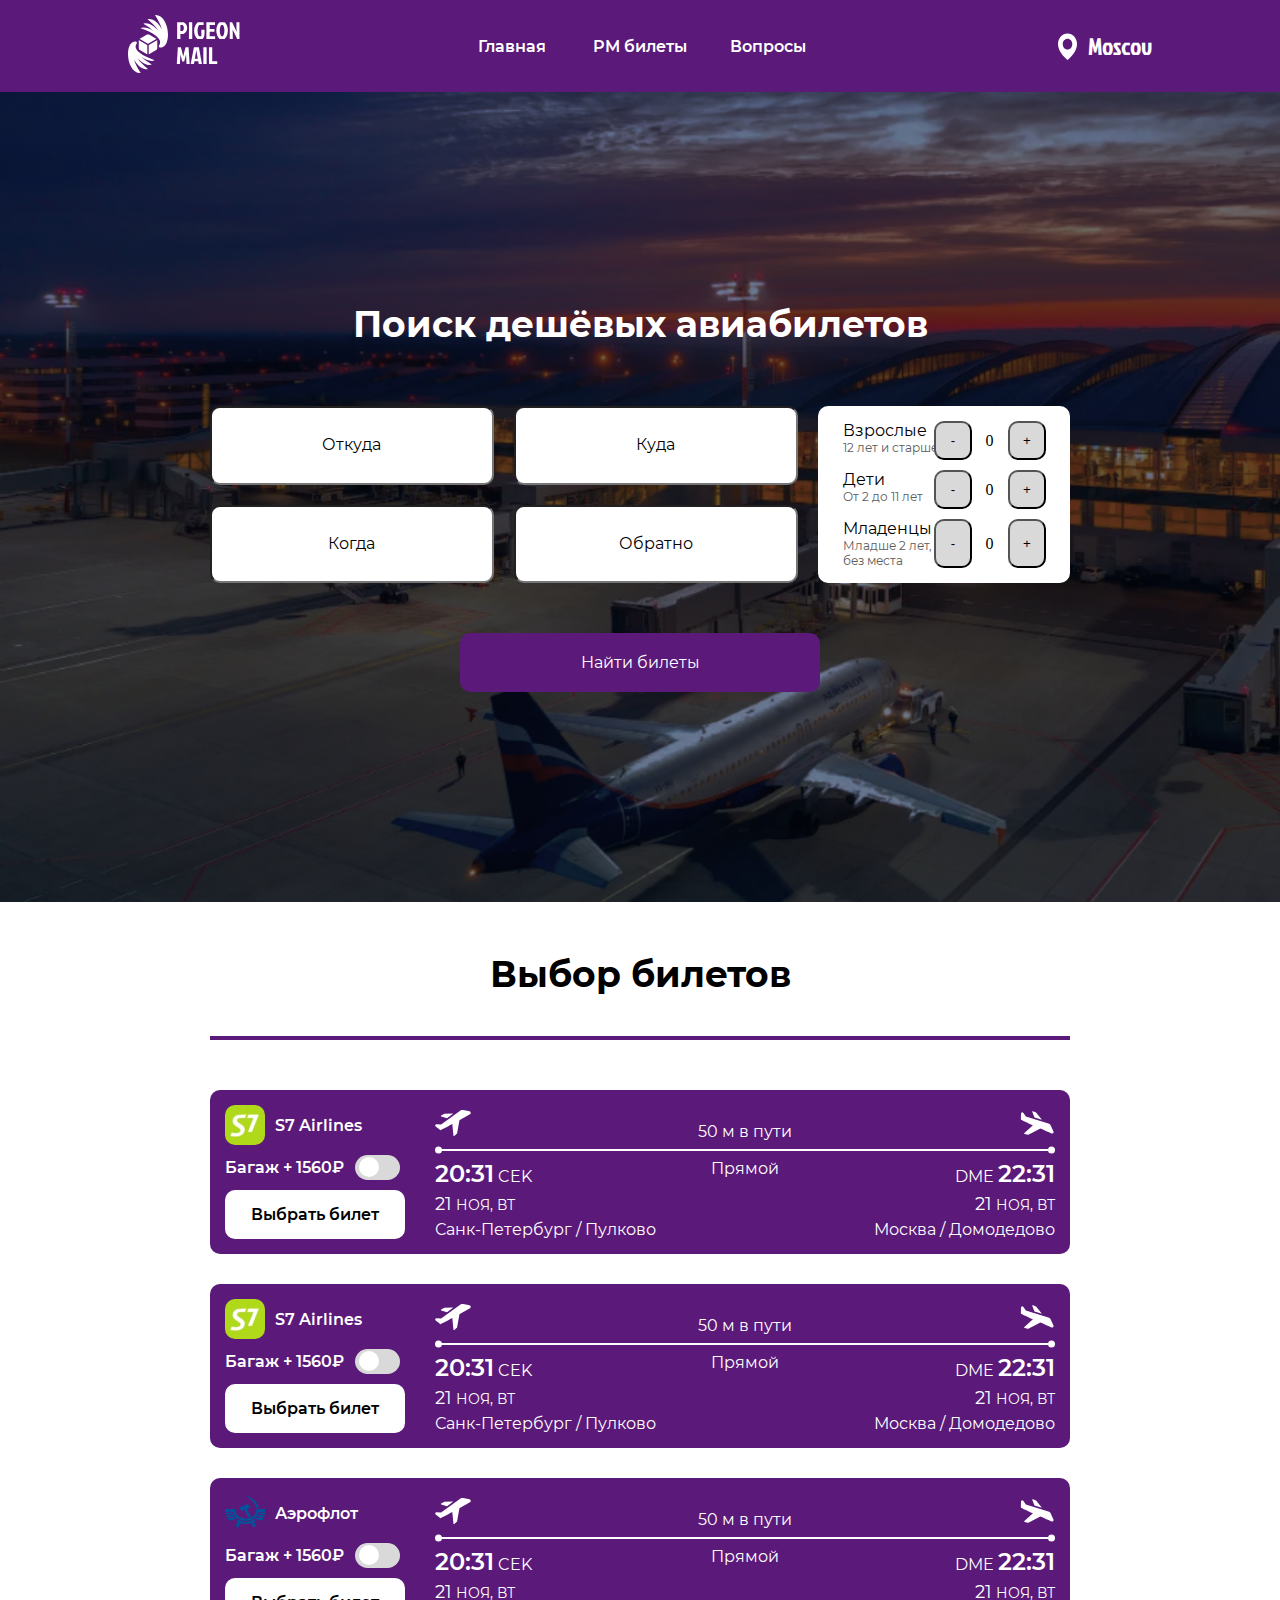
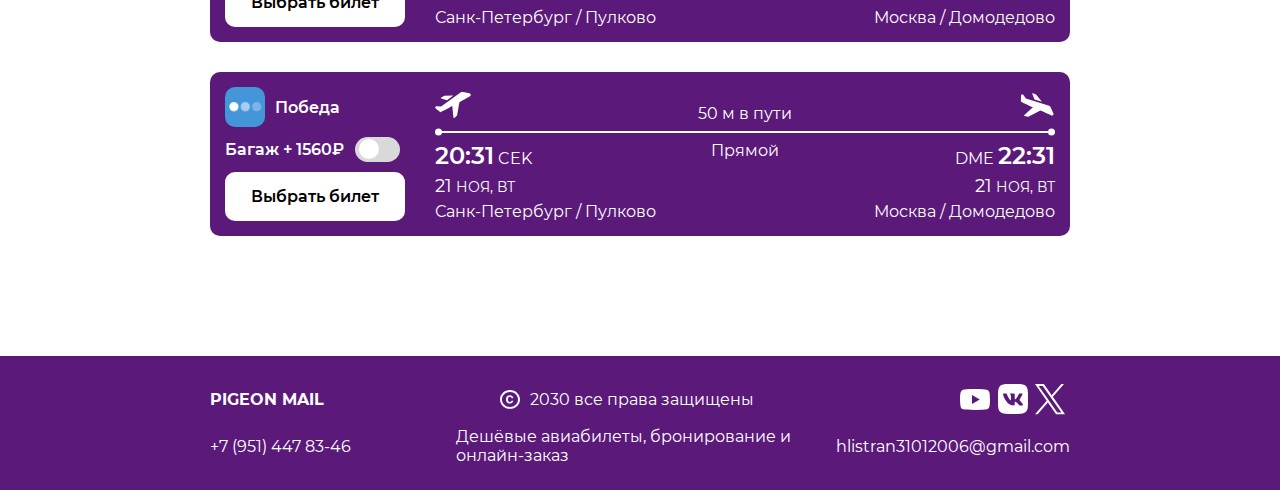
==== commit 1c9e17ea: "Add files via upload" ====
--- a/bilet.html
+++ b/bilet.html
@@ -3,7 +3,7 @@
 <head>
     <meta charset="UTF-8">
     <meta name="viewport" content="width=device-width, initial-scale=1.0">
-    <title>Document</title>
+    <title>Pigeon mail - PM билеты</title>
     <link rel="stylesheet" href="css/bilet.css">
 </head>
 <body>
@@ -101,7 +101,7 @@
                             </label>
                         </div>
                         <div class="vubrat">
-                            <a href="">Выбрать билет</a>
+                            <a href="purchase.html">Выбрать билет</a>
                         </div>
                     </div>
                     <div class="right">
@@ -184,7 +184,7 @@
                             </label>
                         </div>
                         <div class="vubrat">
-                            <a href="">Выбрать билет</a>
+                            <a href="purchase.html">Выбрать билет</a>
                         </div>
                     </div>
                     <div class="right">
@@ -266,7 +266,7 @@
                             </label>
                         </div>
                         <div class="vubrat">
-                            <a href="">Выбрать билет</a>
+                            <a href="purchase.html">Выбрать билет</a>
                         </div>
                     </div>
                     <div class="right">
@@ -348,7 +348,7 @@
                             </label>
                         </div>
                         <div class="vubrat">
-                            <a href="">Выбрать билет</a>
+                            <a href="purchase.html">Выбрать билет</a>
                         </div>
                     </div>
                     <div class="right">
--- a/css/bilet.css
+++ b/css/bilet.css
@@ -1,3 +1,11 @@
+::placeholder {
+    text-align: center;
+    color: var(--color-black);
+    font-size: 16px;
+    font-family: Montserrat;
+    font-weight: 900;
+}
+
 :root {
     --color-white: #fff;
     --color-black: #000;
@@ -55,7 +63,7 @@
 
 header .kategori {
     display: grid;
-    grid-template-columns: repeat(3, 9vw);
+    grid-template-columns: repeat(3, 10vw);
     align-items: center;
     justify-content: center;
 }
@@ -107,6 +115,8 @@
 section.forma .form .formik input {
     padding: 20px 3vw;
     border-radius: 10px;
+    font-family: Montserrat;
+    font-weight: 900;
 }
 
 section.forma .form main {
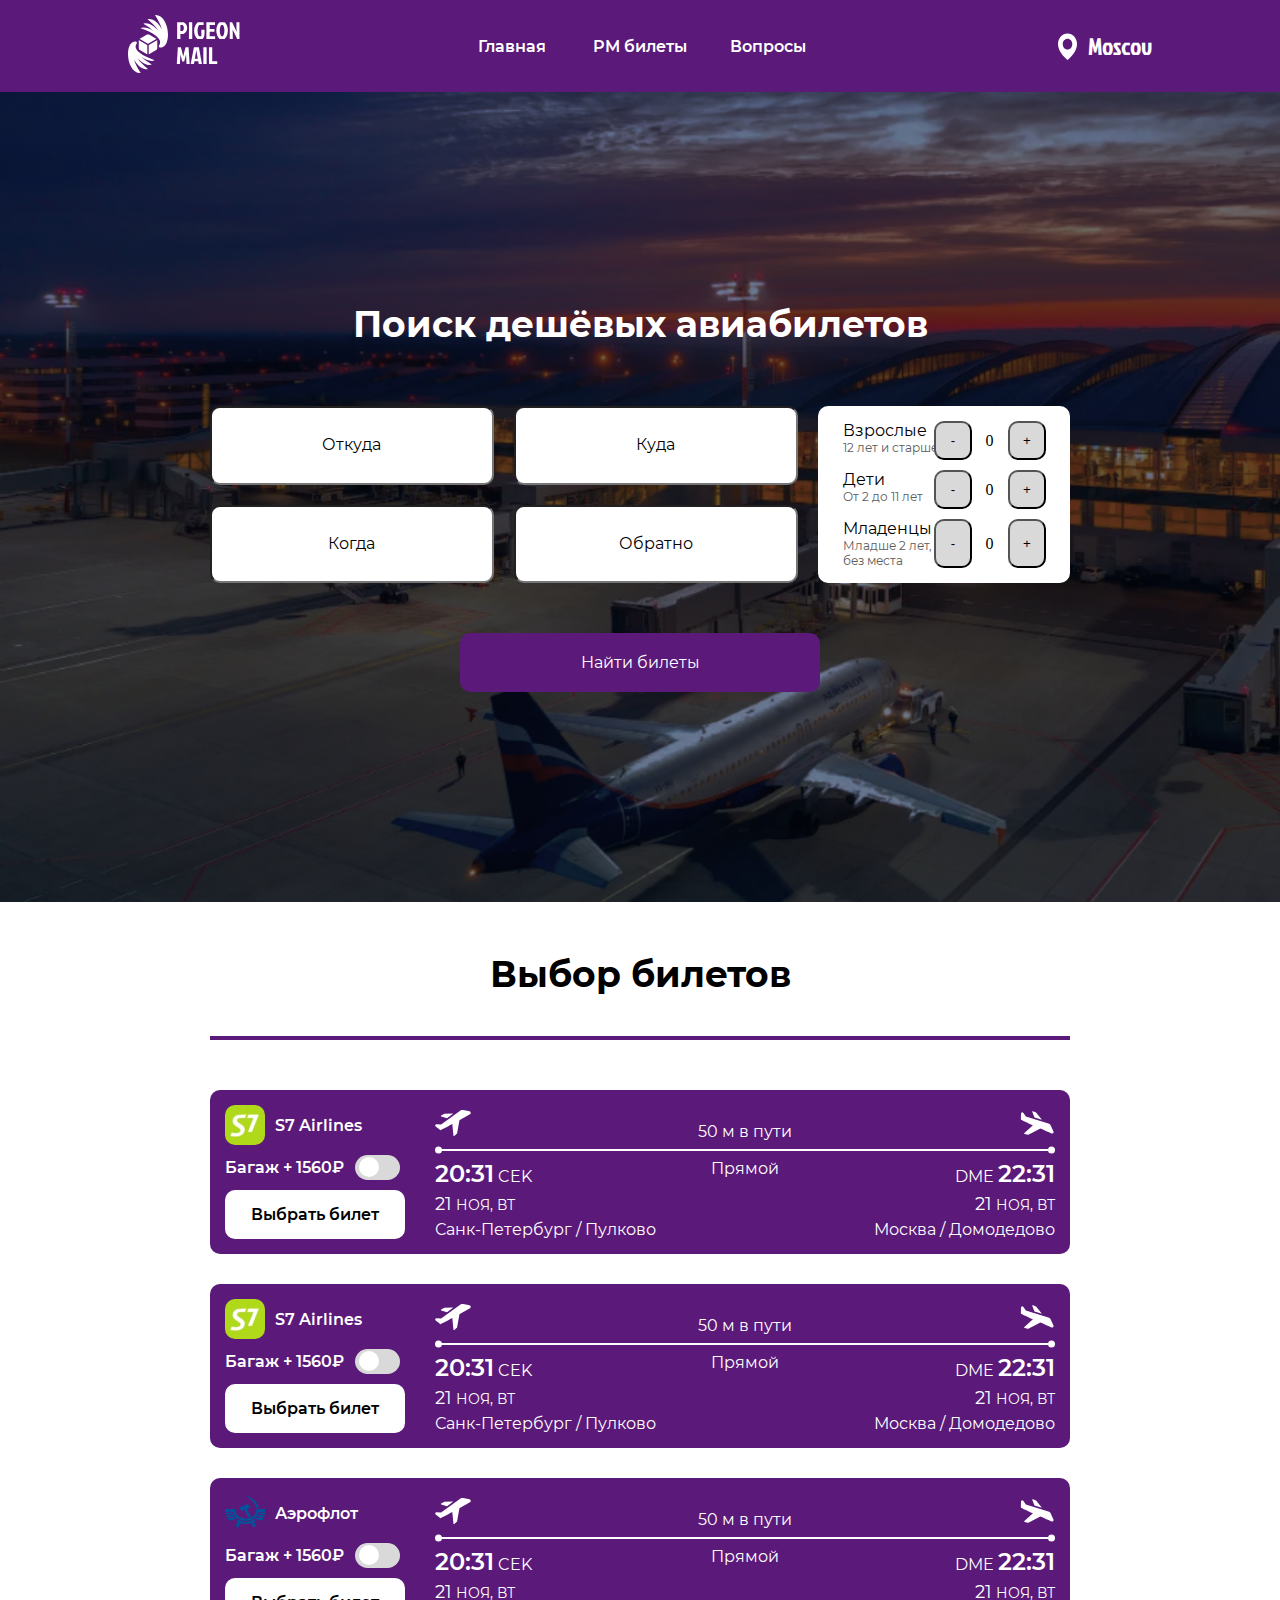
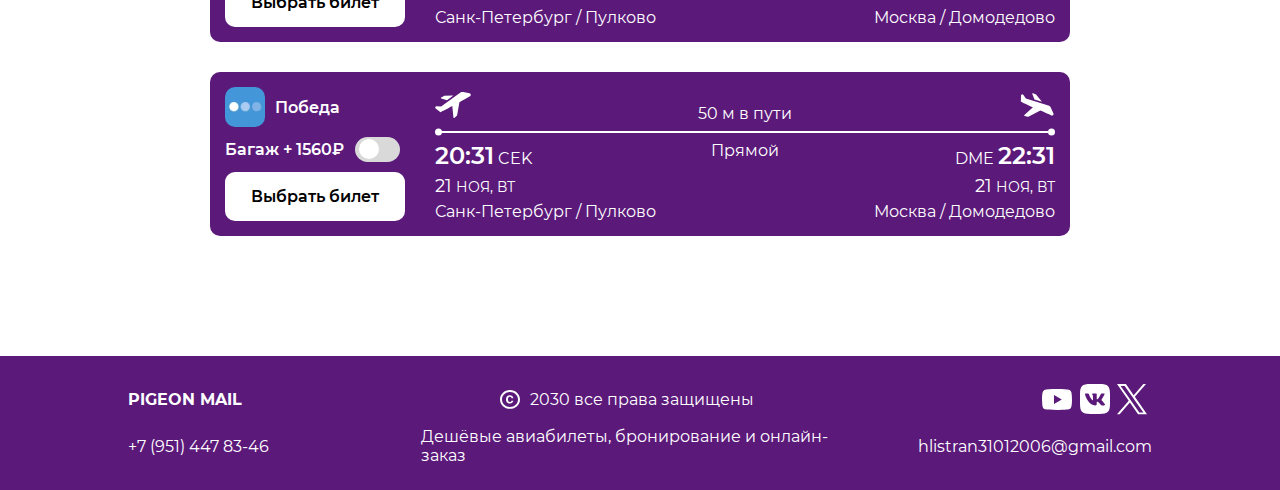
==== commit b02f963f: "Add files via upload" ====
--- a/bilet.html
+++ b/bilet.html
@@ -24,7 +24,7 @@
         <div class="kategori">
             <a href="index.html">Главная</a>
             <a href="bilet.html">PM билеты</a>
-            <a href="">Вопросы</a>
+            <a href="question.html">Вопросы</a>
         </div>
         <div class="nav">
             <svg width="20" height="27" viewBox="0 0 20 27" fill="none" xmlns="http://www.w3.org/2000/svg">
@@ -42,7 +42,7 @@
                 <input type="text" placeholder="Когда">
                 <input type="text" placeholder="Обратно">
             </div>
-            <main>
+            <div class="main">
                 <footer>
                     <div class="opisanie">
                         <h3>Взрослые</h3>
@@ -76,7 +76,7 @@
                         <button class="right3">+</button>
                     </div>
                 </footer>
-            </main>
+            </div>
         </div>
         <footer>
             <a href="">Найти билеты</a>
--- a/css/bilet.css
+++ b/css/bilet.css
@@ -119,7 +119,7 @@
     font-weight: 900;
 }
 
-section.forma .form main {
+section.forma .form .main {
     background-color: var(--color-white);
     color: var(--color-black);
     padding: 15px 25px;
@@ -128,12 +128,12 @@
     border-radius: 10px;
 }
 
-section.forma .form main footer {
+section.forma .form .main footer {
     display: grid;
     grid-template-columns: 1fr 8vw;
 }
 
-section.forma .form main footer .kolvo button {
+section.forma .form .main footer .kolvo button {
     padding: 10px 17px;
     border-radius: 10px;
     display: flex;
@@ -143,33 +143,33 @@
     color: var(--color-black);
 }
 
-section.forma .form main footer .kolvo .left {
+section.forma .form .main footer .kolvo .left {
     background-color: var(--color-lite-gray);
 }
 
-section.forma .form main footer .kolvo .right {
+section.forma .form .main footer .kolvo .right {
     background-color: var(--color-white);
 }
 
-section.forma .form main footer .kolvo {
+section.forma .form .main footer .kolvo {
     display: grid;
     grid-template-columns: repeat(3, 37px);
     justify-content: end;
 }
 
-section.forma .form main footer .kolvo p {
+section.forma .form .main footer .kolvo p {
     display: flex;
     justify-content: center;
     align-items: center;
 }
 
-section.forma .form main footer .opisanie h3 {
-    font-family: Montserrat;
-    font-weight: 900;
-    font-size: 16px;
-}
-
-section.forma .form main footer .opisanie p {
+section.forma .form .main footer .opisanie h3 {
+    font-family: Montserrat;
+    font-weight: 900;
+    font-size: 16px;
+}
+
+section.forma .form .main footer .opisanie p {
     font-family: Montserrat;
     font-weight: 900;
     font-size: 12px;
@@ -432,7 +432,7 @@
 
 section.podval {
     background-color: var(--color-purple);
-    padding: 25px 210px;
+    padding: 25px 10vw;
     display: grid;
     grid-template-columns: 1fr 1.5fr 1fr;
     color: var(--color-white);
@@ -476,4 +476,31 @@
     font-family: Montserrat;
     font-weight: 900;
     font-size: 16px;
+}
+
+@media screen and (max-width: 1000px) {
+    header {
+        grid-template-columns: 1fr 2fr 1fr;
+    }
+
+    header .kategori {
+        grid-template-columns: repeat(3, 33%)
+    }
+
+    section.forma {
+        padding: 100px 60px;
+    }
+
+    section.forma h1 {
+        font-size: 24px;
+    }
+
+    section.forma .form {
+        grid-template-columns: none;
+        row-gap: 20px;
+    }
+
+    section.bilet {
+        padding: 50px 60px 80px 60px;
+    }
 }